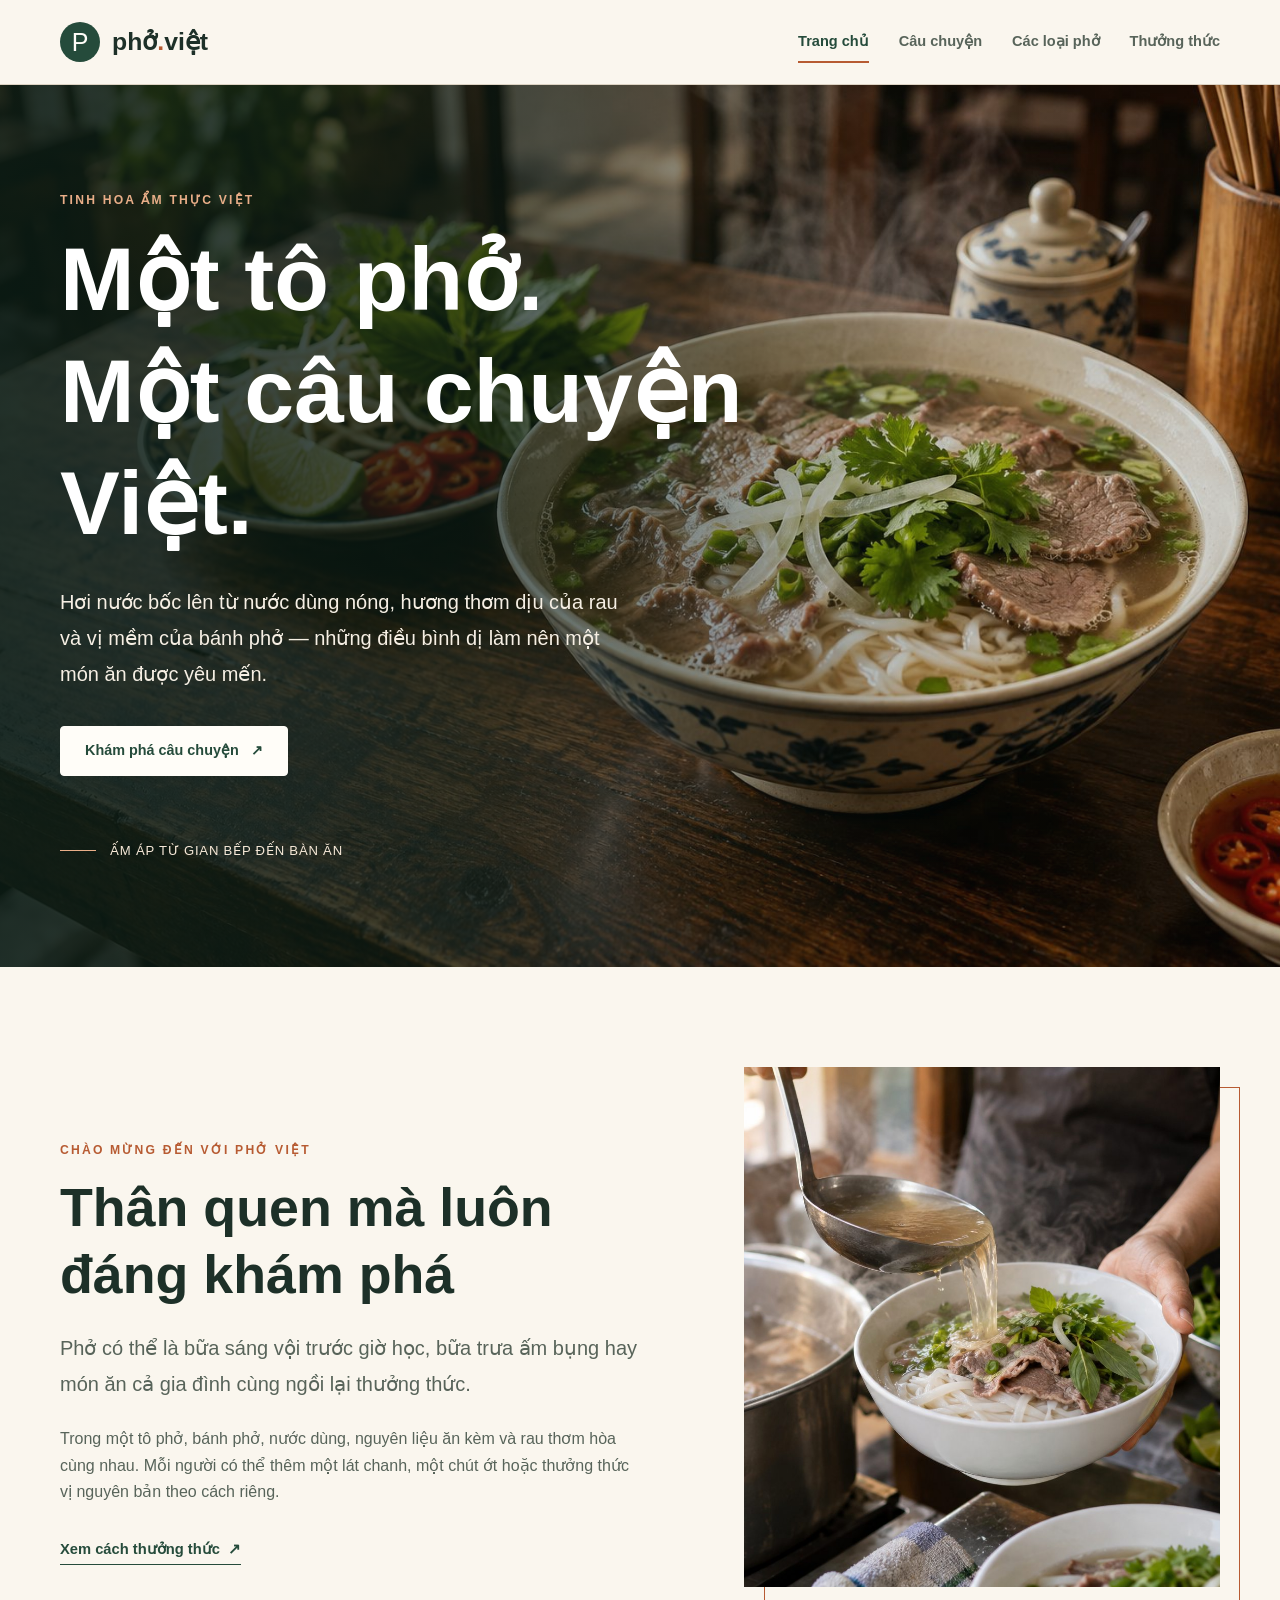
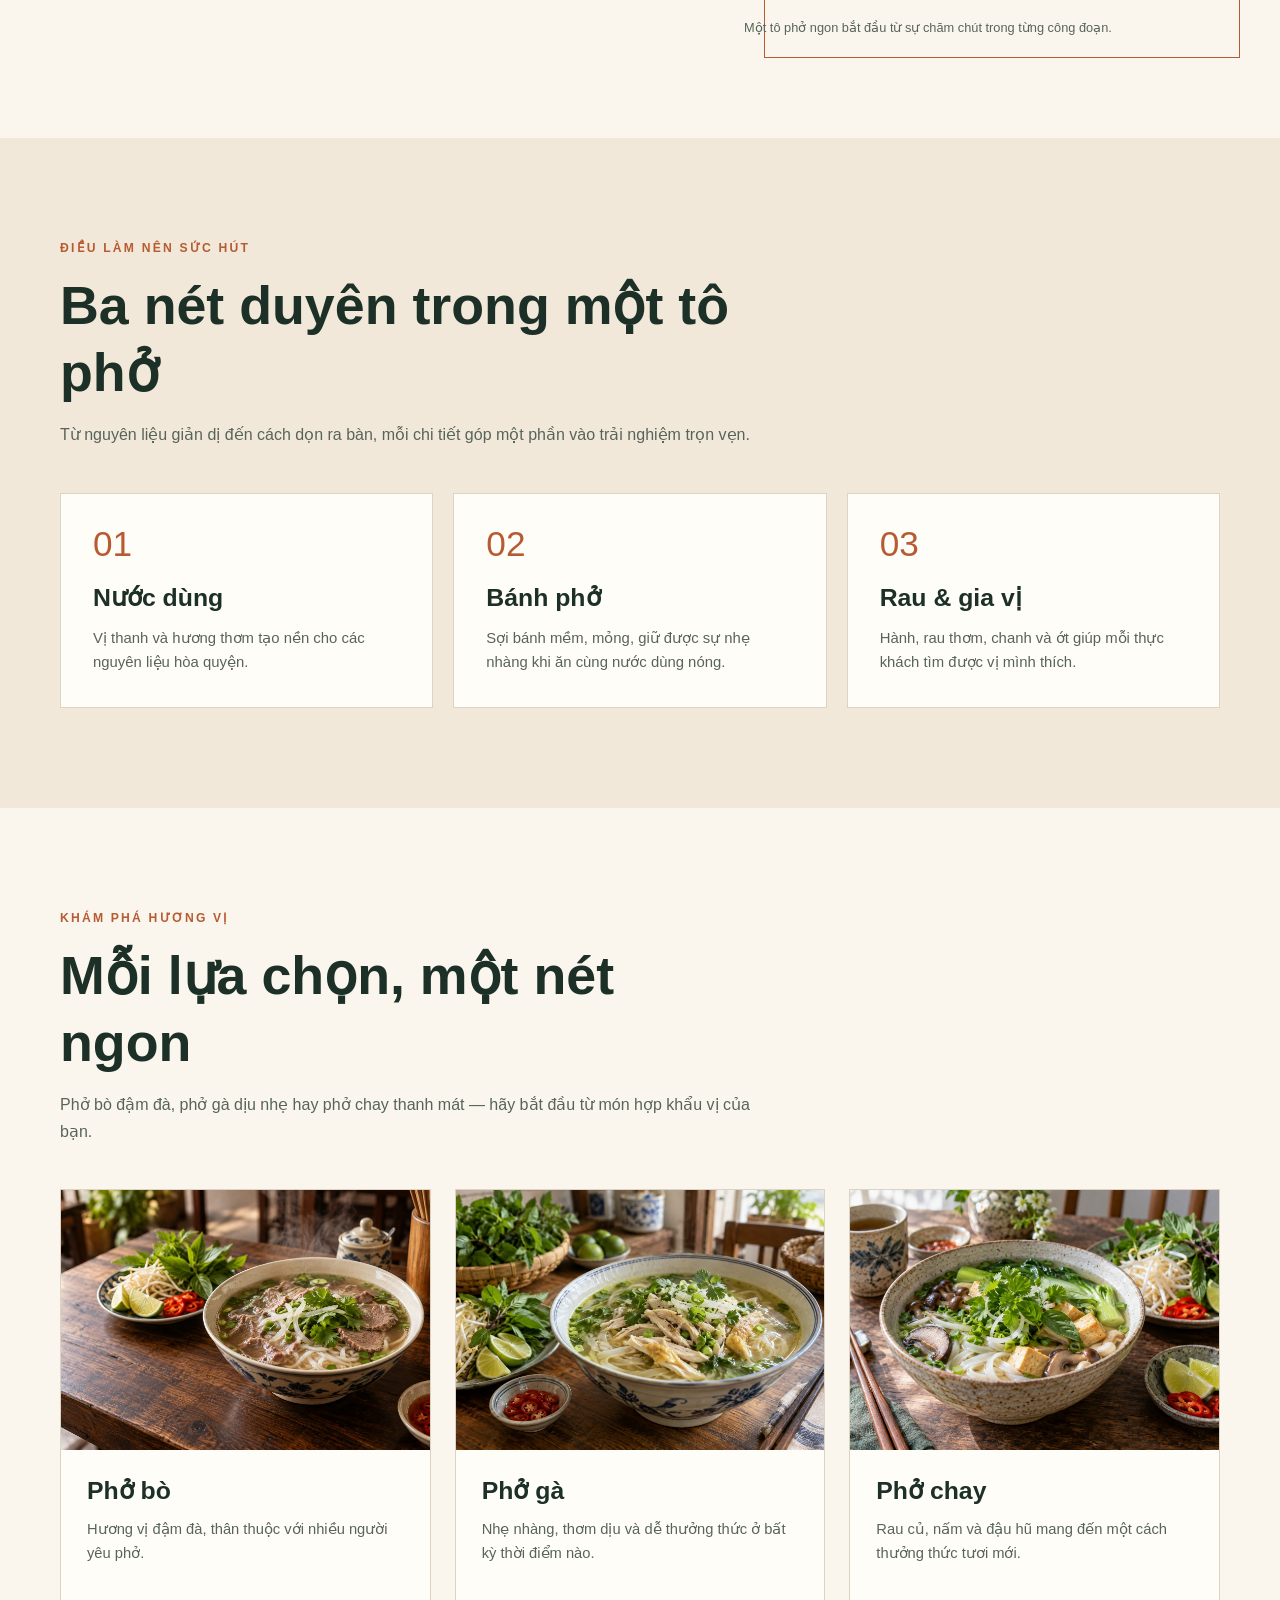
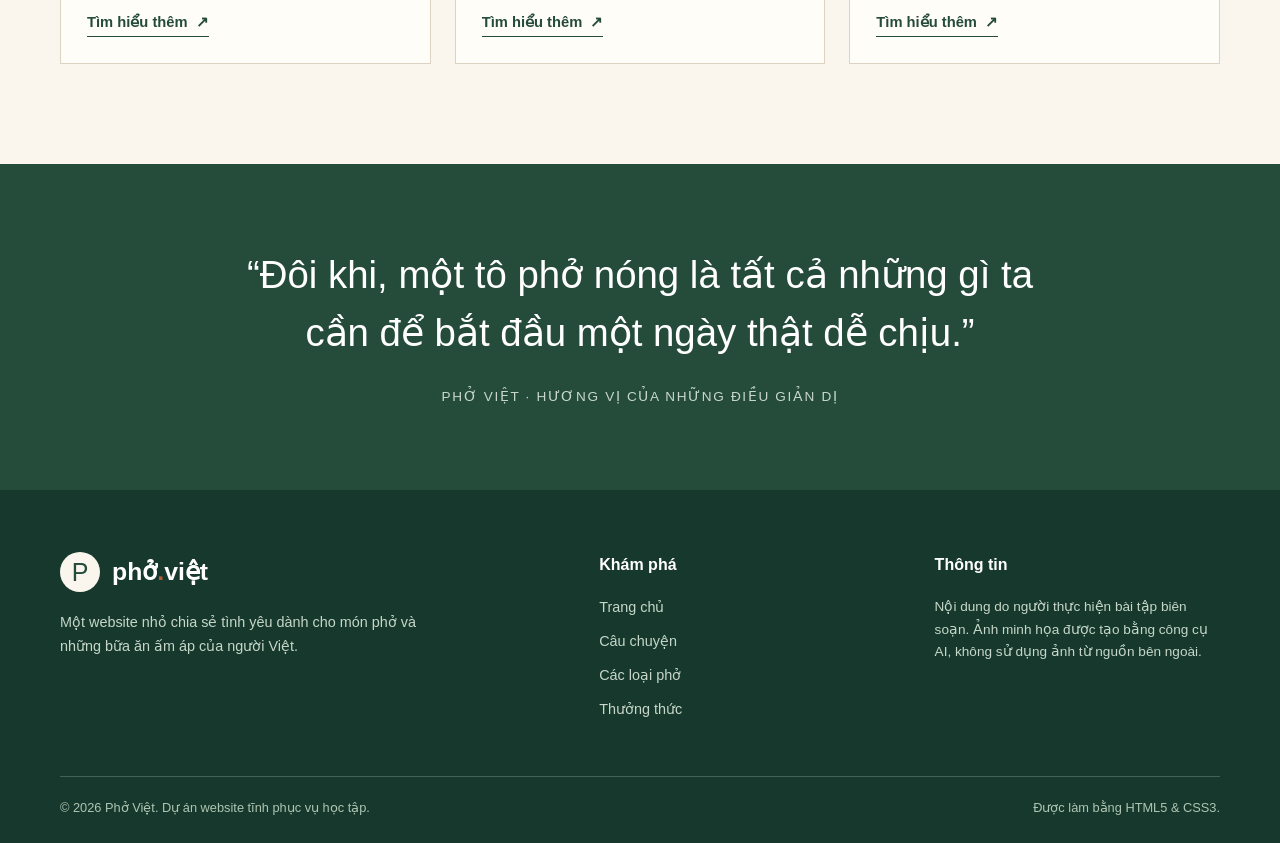
==== phoViet/index.html @ 232b922f "Rename website folder to phoViet and deploy with Actions" ====
﻿<!doctype html>
<html lang="vi">
<head>
  <meta charset="utf-8">
  <meta name="viewport" content="width=device-width, initial-scale=1">
  <meta name="description" content="Khám phá nét đẹp của phở Việt qua câu chuyện, những loại phở quen thuộc và cách thưởng thức trọn vị.">
  <title>Phở Việt — Hương vị trong từng tô</title>
  <link rel="stylesheet" href="css/style.css">
</head>
<body>
  <a class="skip-link" href="#noi-dung">Bỏ qua điều hướng</a>
  <header class="site-header">
    <div class="container header-inner">
      <a class="brand" href="index.html" aria-label="Phở Việt - Trang chủ"><span class="brand-symbol" aria-hidden="true">P</span><span class="brand-name">phở<span>.</span>việt</span></a>
      <nav class="site-nav" aria-label="Điều hướng chính">
        <a href="index.html" aria-current="page">Trang chủ</a>
        <a href="cau-chuyen.html">Câu chuyện</a>
        <a href="cac-loai-pho.html">Các loại phở</a>
        <a href="thuong-thuc.html">Thưởng thức</a>
      </nav>
    </div>
  </header>

  <main id="noi-dung">
    <section class="home-hero" aria-labelledby="hero-title">
      <div class="container home-hero-content">
        <p class="eyebrow">Tinh hoa ẩm thực Việt</p>
        <h1 id="hero-title">Một tô phở.<br>Một câu chuyện Việt.</h1>
        <p class="lead">Hơi nước bốc lên từ nước dùng nóng, hương thơm dịu của rau và vị mềm của bánh phở — những điều bình dị làm nên một món ăn được yêu mến.</p>
        <a class="button button-light" href="cau-chuyen.html">Khám phá câu chuyện <span aria-hidden="true">↗</span></a>
        <div class="hero-note">Ấm áp từ gian bếp đến bàn ăn</div>
      </div>
    </section>

    <section class="section" aria-labelledby="intro-title">
      <div class="container intro-grid">
        <div class="intro-copy">
          <p class="eyebrow">Chào mừng đến với Phở Việt</p>
          <h2 id="intro-title">Thân quen mà luôn đáng khám phá</h2>
          <p class="lead">Phở có thể là bữa sáng vội trước giờ học, bữa trưa ấm bụng hay món ăn cả gia đình cùng ngồi lại thưởng thức.</p>
          <p>Trong một tô phở, bánh phở, nước dùng, nguyên liệu ăn kèm và rau thơm hòa cùng nhau. Mỗi người có thể thêm một lát chanh, một chút ớt hoặc thưởng thức vị nguyên bản theo cách riêng.</p>
          <a class="text-link" href="thuong-thuc.html">Xem cách thưởng thức <span aria-hidden="true">↗</span></a>
        </div>
        <figure class="framed-photo">
          <img src="images/chan-nuoc-dung.jpg" alt="Nước dùng nóng được chan vào tô phở" loading="lazy" width="1536" height="1024">
          <figcaption>Một tô phở ngon bắt đầu từ sự chăm chút trong từng công đoạn.</figcaption>
        </figure>
      </div>
    </section>

    <section class="section warm-section" aria-labelledby="essence-title">
      <div class="container">
        <div class="section-header">
          <p class="eyebrow">Điều làm nên sức hút</p>
          <h2 id="essence-title">Ba nét duyên trong một tô phở</h2>
          <p>Từ nguyên liệu giản dị đến cách dọn ra bàn, mỗi chi tiết góp một phần vào trải nghiệm trọn vẹn.</p>
        </div>
        <div class="feature-grid">
          <article class="feature-card"><span class="feature-number">01</span><h3>Nước dùng</h3><p>Vị thanh và hương thơm tạo nền cho các nguyên liệu hòa quyện.</p></article>
          <article class="feature-card"><span class="feature-number">02</span><h3>Bánh phở</h3><p>Sợi bánh mềm, mỏng, giữ được sự nhẹ nhàng khi ăn cùng nước dùng nóng.</p></article>
          <article class="feature-card"><span class="feature-number">03</span><h3>Rau & gia vị</h3><p>Hành, rau thơm, chanh và ớt giúp mỗi thực khách tìm được vị mình thích.</p></article>
        </div>
      </div>
    </section>

    <section class="section" aria-labelledby="varieties-title">
      <div class="container">
        <div class="section-header">
          <p class="eyebrow">Khám phá hương vị</p>
          <h2 id="varieties-title">Mỗi lựa chọn, một nét ngon</h2>
          <p>Phở bò đậm đà, phở gà dịu nhẹ hay phở chay thanh mát — hãy bắt đầu từ món hợp khẩu vị của bạn.</p>
        </div>
        <div class="card-grid">
          <article class="image-card"><img src="images/pho-bo.jpg" alt="Tô phở bò với thịt bò, hành và rau thơm" loading="lazy" width="1536" height="1024"><div class="image-card-content"><h3>Phở bò</h3><p>Hương vị đậm đà, thân thuộc với nhiều người yêu phở.</p><a class="text-link" href="cac-loai-pho.html#pho-bo">Tìm hiểu thêm <span aria-hidden="true">↗</span></a></div></article>
          <article class="image-card"><img src="images/pho-ga.jpg" alt="Tô phở gà với thịt gà và nước dùng vàng trong" loading="lazy" width="1536" height="1024"><div class="image-card-content"><h3>Phở gà</h3><p>Nhẹ nhàng, thơm dịu và dễ thưởng thức ở bất kỳ thời điểm nào.</p><a class="text-link" href="cac-loai-pho.html#pho-ga">Tìm hiểu thêm <span aria-hidden="true">↗</span></a></div></article>
          <article class="image-card"><img src="images/pho-chay.jpg" alt="Tô phở chay với nấm, đậu hũ và rau xanh" loading="lazy" width="1536" height="1024"><div class="image-card-content"><h3>Phở chay</h3><p>Rau củ, nấm và đậu hũ mang đến một cách thưởng thức tươi mới.</p><a class="text-link" href="cac-loai-pho.html#pho-chay">Tìm hiểu thêm <span aria-hidden="true">↗</span></a></div></article>
        </div>
      </div>
    </section>

    <section class="quote-band" aria-label="Lời nhắn về phở"><div class="container"><blockquote>“Đôi khi, một tô phở nóng là tất cả những gì ta cần để bắt đầu một ngày thật dễ chịu.”</blockquote><p>Phở Việt · Hương vị của những điều giản dị</p></div></section>
  </main>

  <footer class="site-footer">
    <div class="container">
      <div class="footer-grid">
        <div><a class="brand" href="index.html" aria-label="Phở Việt - Trang chủ"><span class="brand-symbol" aria-hidden="true">P</span><span class="brand-name">phở<span>.</span>việt</span></a><p class="footer-about">Một website nhỏ chia sẻ tình yêu dành cho món phở và những bữa ăn ấm áp của người Việt.</p></div>
        <div><p class="footer-heading">Khám phá</p><nav class="footer-links" aria-label="Điều hướng chân trang"><a href="index.html">Trang chủ</a><a href="cau-chuyen.html">Câu chuyện</a><a href="cac-loai-pho.html">Các loại phở</a><a href="thuong-thuc.html">Thưởng thức</a></nav></div>
        <div><p class="footer-heading">Thông tin</p><p class="footer-small">Nội dung do người thực hiện bài tập biên soạn. Ảnh minh họa được tạo bằng công cụ AI, không sử dụng ảnh từ nguồn bên ngoài.</p></div>
      </div>
      <div class="footer-bottom"><p>© 2026 Phở Việt. Dự án website tĩnh phục vụ học tập.</p><p>Được làm bằng HTML5 & CSS3.</p></div>
    </div>
  </footer>
</body>
</html>
---- phoViet/css/style.css ----
﻿:root {
  --paper: #faf6ee;
  --paper-deep: #f1e8d9;
  --white: #fffdf8;
  --ink: #1d3028;
  --muted: #58645a;
  --green: #254b3b;
  --green-deep: #17392d;
  --orange: #b75b32;
  --line: #ddd3c3;
  --display: Arial, Helvetica, sans-serif;
  --sans: Arial, Helvetica, sans-serif;
}

* { box-sizing: border-box; }
html { scroll-behavior: smooth; }
body { margin: 0; background: var(--paper); color: var(--ink); font-family: var(--sans); line-height: 1.65; }
img { display: block; max-width: 100%; }
a { color: inherit; }
button, a { -webkit-tap-highlight-color: transparent; }
:focus-visible { outline: 3px solid var(--orange); outline-offset: 4px; }
.skip-link { position: absolute; z-index: 100; top: -100px; left: 16px; padding: 10px 16px; background: var(--white); }
.skip-link:focus { top: 12px; }
.container { width: min(1160px, calc(100% - 48px)); margin-inline: auto; }
.narrow { width: min(760px, calc(100% - 48px)); margin-inline: auto; }
.eyebrow { margin: 0 0 14px; color: var(--orange); font-size: .76rem; font-weight: 700; letter-spacing: .18em; text-transform: uppercase; }
h1, h2, h3, p { margin-top: 0; }
h1, h2, h3 { font-family: var(--display); line-height: 1.25; letter-spacing: 0; }
h1 { font-size: clamp(3.3rem, 7vw, 6.4rem); }
h2 { font-size: clamp(2.2rem, 4.2vw, 3.65rem); }
h3 { font-size: 1.55rem; }
.lead { font-size: clamp(1.06rem, 1.7vw, 1.25rem); color: var(--muted); line-height: 1.8; }
.section { padding-block: 100px; }
.section-header { max-width: 700px; margin-bottom: 44px; }
.section-header h2 { margin-bottom: 16px; }
.section-header p:last-child { color: var(--muted); }

.site-header { position: relative; z-index: 10; background: var(--paper); border-bottom: 1px solid var(--line); }
.header-inner { min-height: 84px; display: flex; align-items: center; justify-content: space-between; gap: 24px; }
.brand { display: inline-flex; align-items: center; gap: 12px; text-decoration: none; flex-shrink: 0; }
.brand-symbol { display: grid; place-items: center; width: 40px; height: 40px; background: var(--green); border-radius: 50%; color: var(--white); font-family: var(--display); font-size: 25px; line-height: 1; }
.brand-name { font-family: var(--display); font-size: 1.55rem; font-weight: 700; }
.brand-name span { color: var(--orange); }
.site-nav { display: flex; flex-wrap: wrap; align-items: center; justify-content: flex-end; gap: 8px 30px; }
.site-nav a { padding: 8px 0; color: var(--muted); text-decoration: none; font-size: .91rem; font-weight: 700; white-space: nowrap; border-bottom: 2px solid transparent; }
.site-nav a:hover, .site-nav a[aria-current="page"] { color: var(--green); border-bottom-color: var(--orange); }

.button { display: inline-flex; justify-content: center; align-items: center; gap: 12px; min-height: 50px; padding: 12px 24px; border: 1px solid var(--green); border-radius: 4px; background: var(--green); color: white; text-decoration: none; font-size: .9rem; font-weight: 700; transition: background .2s, transform .2s; }
.button:hover { background: var(--green-deep); transform: translateY(-2px); }
.button-light { background: var(--white); border-color: var(--white); color: var(--green); }
.button-light:hover { background: var(--paper-deep); }
.text-link { display: inline-flex; align-items: center; gap: 8px; color: var(--green); text-decoration: none; font-size: .92rem; font-weight: 700; border-bottom: 1px solid currentColor; padding-bottom: 2px; }
.text-link:hover { color: var(--orange); }

.home-hero { min-height: 680px; display: flex; align-items: center; position: relative; isolation: isolate; background: #233628 url('../images/pho-bo.jpg') center 55% / cover no-repeat; color: white; }
.home-hero::before { content: ''; position: absolute; z-index: -1; inset: 0; background: linear-gradient(90deg, rgba(10, 27, 20, .9) 0%, rgba(10, 27, 20, .73) 35%, rgba(10, 27, 20, .16) 75%); }
.home-hero-content { padding-block: 105px; }
.home-hero h1 { max-width: 690px; margin-bottom: 24px; }
.home-hero .eyebrow { color: #e9ae88; }
.home-hero .lead { max-width: 560px; margin-bottom: 34px; color: #f6efe4; }
.hero-note { margin-top: 64px; display: flex; align-items: center; gap: 14px; color: #f7e9d8; font-size: .82rem; letter-spacing: .06em; text-transform: uppercase; }
.hero-note::before { content: ''; width: 36px; height: 1px; background: #e9ae88; }

.intro-grid { display: grid; grid-template-columns: 1.1fr .9fr; align-items: center; gap: clamp(45px, 8vw, 120px); }
.intro-copy h2 { margin-bottom: 22px; }
.intro-copy .lead { margin-bottom: 24px; }
.intro-copy p:not(.eyebrow):not(.lead) { color: var(--muted); }
.intro-copy .text-link { margin-top: 16px; }
.framed-photo { position: relative; margin: 0; }
.framed-photo::after { content: ''; position: absolute; inset: 20px -20px -20px 20px; border: 1px solid var(--orange); z-index: -1; }
.framed-photo img { width: 100%; height: 520px; object-fit: cover; }
.framed-photo figcaption { margin-top: 30px; color: var(--muted); font-size: .8rem; }

.warm-section { background: var(--paper-deep); }
.feature-grid { display: grid; grid-template-columns: repeat(3, 1fr); gap: 20px; }
.feature-card { padding: 32px; background: var(--white); border: 1px solid var(--line); }
.feature-number { display: inline-block; margin-bottom: 22px; color: var(--orange); font-family: var(--display); font-size: 2.2rem; line-height: 1; }
.feature-card h3 { margin-bottom: 12px; }
.feature-card p { margin-bottom: 0; color: var(--muted); font-size: .93rem; }
.card-grid { display: grid; grid-template-columns: repeat(3, 1fr); gap: 24px; }
.image-card { overflow: hidden; background: var(--white); border: 1px solid var(--line); }
.image-card img { width: 100%; height: 260px; object-fit: cover; transition: transform .35s; }
.image-card:hover img { transform: scale(1.04); }
.image-card-content { padding: 26px; }
.image-card h3 { margin-bottom: 10px; }
.image-card p { min-height: 74px; margin-bottom: 18px; color: var(--muted); font-size: .92rem; }
.section-cta { margin-top: 35px; }

.quote-band { padding-block: 82px; background: var(--green); color: white; text-align: center; }
.quote-band blockquote { max-width: 850px; margin: 0 auto; font-family: var(--display); font-size: clamp(1.6rem, 3vw, 2.6rem); line-height: 1.5; }
.quote-band p { margin: 24px 0 0; color: #c7d8cb; font-size: .85rem; letter-spacing: .12em; text-transform: uppercase; }

.page-hero { padding-block: 98px 82px; background: var(--paper-deep); }
.page-hero h1 { max-width: 850px; margin-bottom: 22px; }
.page-hero .lead { max-width: 720px; margin-bottom: 0; }
.page-hero.compact { padding-block: 80px 70px; }
.page-hero.compact h1 { font-size: clamp(3.1rem, 6vw, 5.2rem); }
.story-grid { display: grid; grid-template-columns: 1fr 1fr; gap: clamp(40px, 7vw, 100px); align-items: center; }
.story-grid img { width: 100%; height: 520px; object-fit: cover; }
.story-grid h2 { margin-bottom: 22px; }
.story-grid p:not(.eyebrow) { color: var(--muted); }
.story-grid.reverse > :first-child { order: 2; }
.story-grid.reverse > :last-child { order: 1; }
.detail-list { display: grid; grid-template-columns: repeat(3, 1fr); gap: 24px; }
.detail-item { border-top: 2px solid var(--orange); padding-top: 24px; }
.detail-item h3 { margin-bottom: 12px; }
.detail-item p { color: var(--muted); }

.variety-grid { display: grid; grid-template-columns: repeat(3, 1fr); gap: 24px; }
.variety-card { background: var(--white); border: 1px solid var(--line); }
.variety-card img { width: 100%; height: 300px; object-fit: cover; }
.variety-card-body { padding: 28px; }
.variety-card .eyebrow { margin-bottom: 10px; }
.variety-card h2 { font-size: 2.15rem; margin-bottom: 16px; }
.variety-card p:last-child { color: var(--muted); margin-bottom: 0; }
.note-box { padding: 28px 34px; background: #e4ebdf; border-left: 4px solid var(--green); color: var(--green-deep); }
.note-box p:last-child { margin-bottom: 0; }

.step-list { display: grid; gap: 0; counter-reset: step; }
.step { display: grid; grid-template-columns: 100px 1fr; gap: 28px; padding: 28px 0; border-bottom: 1px solid var(--line); }
.step:first-child { border-top: 1px solid var(--line); }
.step-number { color: var(--orange); font-family: var(--display); font-size: 3.3rem; line-height: 1; }
.step h2 { font-size: 2rem; margin-bottom: 12px; }
.step p { max-width: 690px; color: var(--muted); margin-bottom: 0; }
.tips-grid { display: grid; grid-template-columns: 1fr 1fr; gap: 24px; }
.tip-card { padding: 32px; background: var(--white); border: 1px solid var(--line); }
.tip-card h3 { margin-bottom: 12px; }
.tip-card p { margin-bottom: 0; color: var(--muted); }

.callout { padding-block: 72px; background: var(--orange); color: white; }
.callout-inner { display: flex; align-items: center; justify-content: space-between; gap: 30px; }
.callout h2 { max-width: 720px; margin: 0; font-size: clamp(2rem, 4vw, 3.3rem); }
.site-footer { padding: 62px 0 24px; background: var(--green-deep); color: #edf3eb; }
.footer-grid { display: grid; grid-template-columns: 1.2fr .7fr .7fr; gap: 50px; }
.site-footer .brand { color: white; }
.site-footer .brand-symbol { background: var(--paper); color: var(--green); }
.footer-about { max-width: 360px; margin-top: 18px; color: #c6d7c9; font-size: .9rem; }
.footer-heading { margin: 0 0 18px; color: white; font-weight: 700; }
.footer-links { display: grid; gap: 10px; }
.footer-links a { color: #c6d7c9; text-decoration: none; font-size: .9rem; }
.footer-links a:hover { color: white; text-decoration: underline; }
.footer-small { color: #c6d7c9; font-size: .85rem; }
.footer-bottom { display: flex; justify-content: space-between; gap: 16px; margin-top: 55px; padding-top: 20px; border-top: 1px solid #446253; color: #aec5b3; font-size: .8rem; }
.footer-bottom p { margin: 0; }

@media (max-width: 900px) {
  .header-inner { flex-direction: column; align-items: flex-start; padding-block: 16px; gap: 10px; }
  .site-nav { justify-content: flex-start; gap: 4px 22px; }
  .intro-grid, .story-grid { gap: 42px; }
  .feature-grid, .card-grid, .variety-grid { grid-template-columns: repeat(2, 1fr); }
  .card-grid > :last-child, .variety-grid > :last-child { grid-column: span 2; }
  .card-grid > :last-child img, .variety-grid > :last-child img { height: 300px; }
}

@media (max-width: 650px) {
  .container, .narrow { width: min(100% - 32px, 1160px); }
  .header-inner { align-items: center; }
  .site-nav { justify-content: center; gap: 2px 16px; }
  .site-nav a { font-size: .79rem; }
  .section { padding-block: 65px; }
  .home-hero { min-height: 620px; background-position: 64% center; }
  .home-hero::before { background: linear-gradient(90deg, rgba(10,27,20,.89), rgba(10,27,20,.52)); }
  .home-hero-content { padding-block: 75px; }
  .home-hero h1 { font-size: clamp(3.05rem, 13vw, 4.5rem); }
  .hero-note { margin-top: 45px; }
  .intro-grid, .story-grid, .feature-grid, .card-grid, .variety-grid, .detail-list, .tips-grid, .footer-grid { grid-template-columns: 1fr; }
  .card-grid > :last-child, .variety-grid > :last-child { grid-column: auto; }
  .framed-photo { margin-right: 16px; }
  .framed-photo::after { inset: 12px -12px -12px 12px; }
  .framed-photo img, .story-grid img { height: 350px; }
  .story-grid.reverse > :first-child, .story-grid.reverse > :last-child { order: initial; }
  .page-hero, .page-hero.compact { padding-block: 65px 58px; }
  .page-hero h1 { font-size: clamp(3rem, 12vw, 4.5rem); }
  .variety-card img, .card-grid > :last-child img, .variety-grid > :last-child img { height: 260px; }
  .step { grid-template-columns: 55px 1fr; gap: 12px; }
  .step-number { font-size: 2.4rem; }
  .step h2 { font-size: 1.6rem; }
  .callout-inner { align-items: flex-start; flex-direction: column; }
  .footer-grid { gap: 28px; }
  .footer-bottom { flex-direction: column; }
}

@media (prefers-reduced-motion: reduce) {
  html { scroll-behavior: auto; }
  *, *::before, *::after { transition-duration: .01ms !important; animation-duration: .01ms !important; }
}
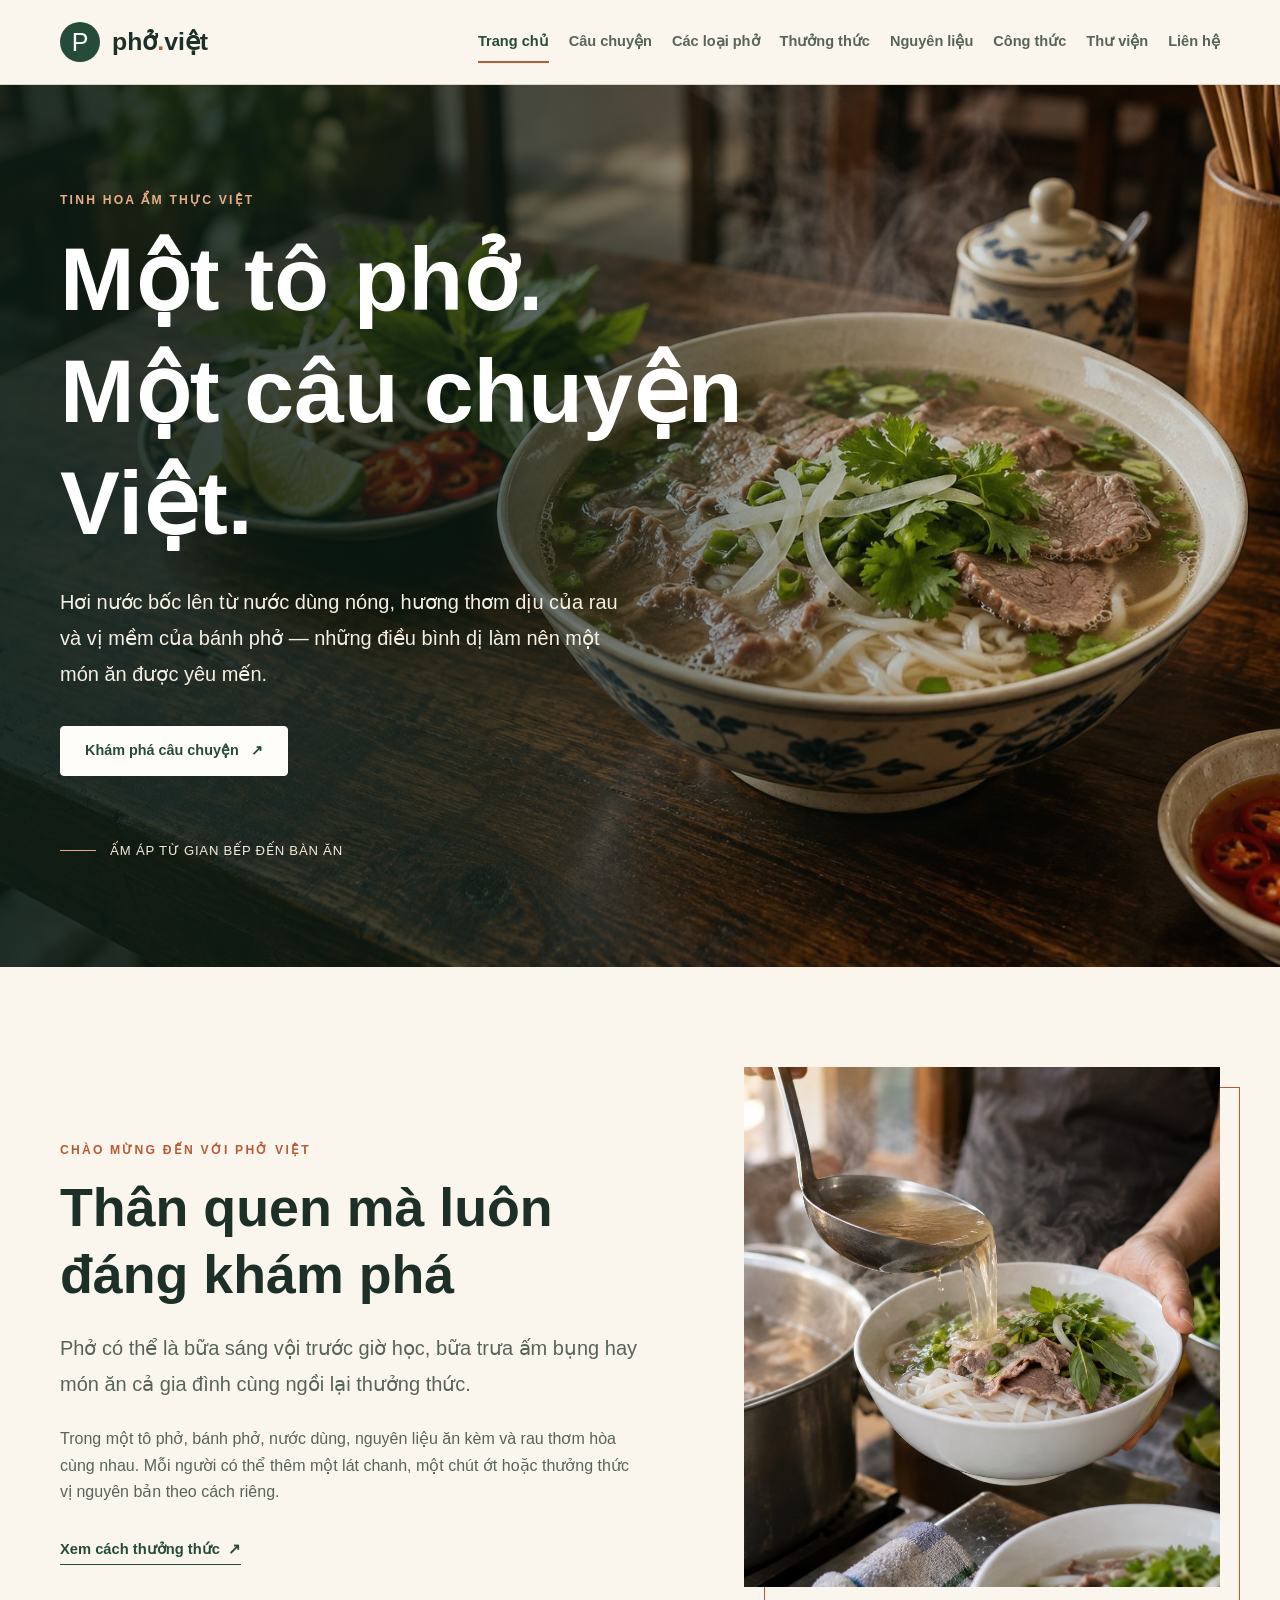
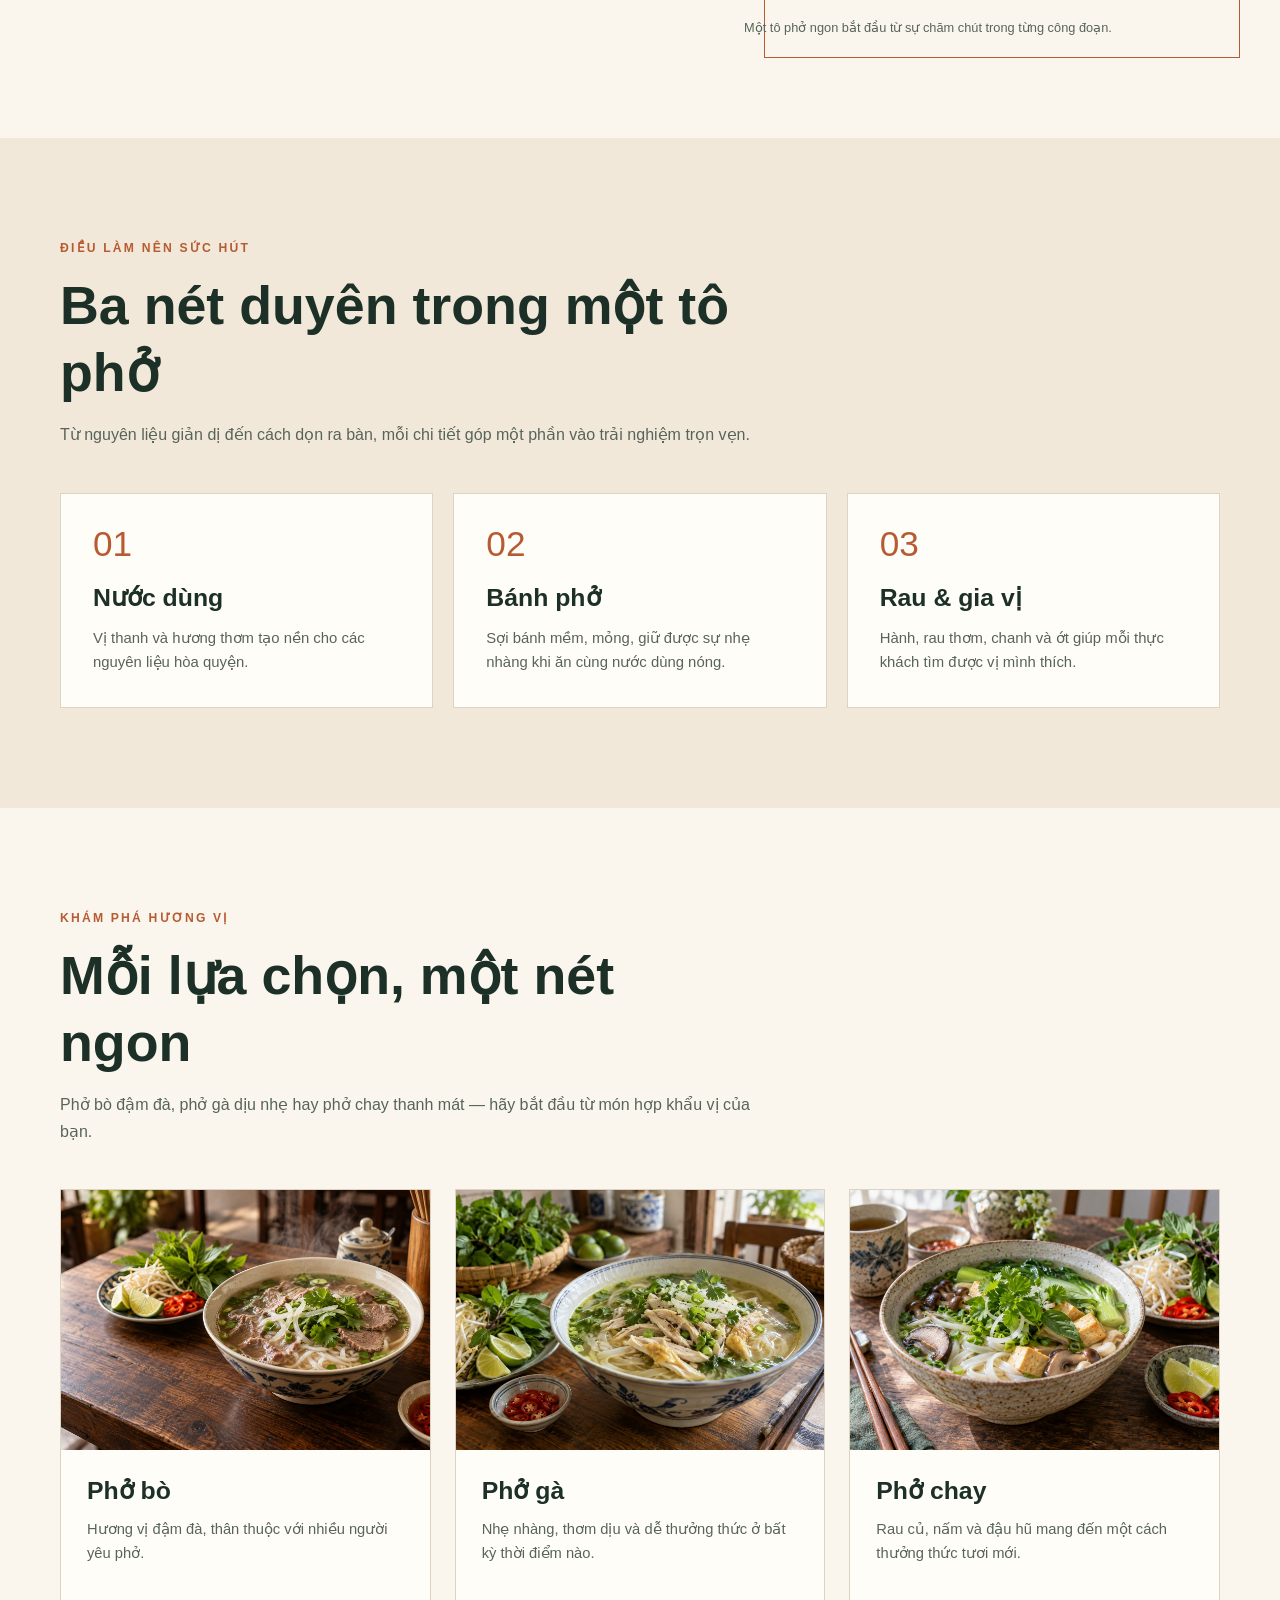
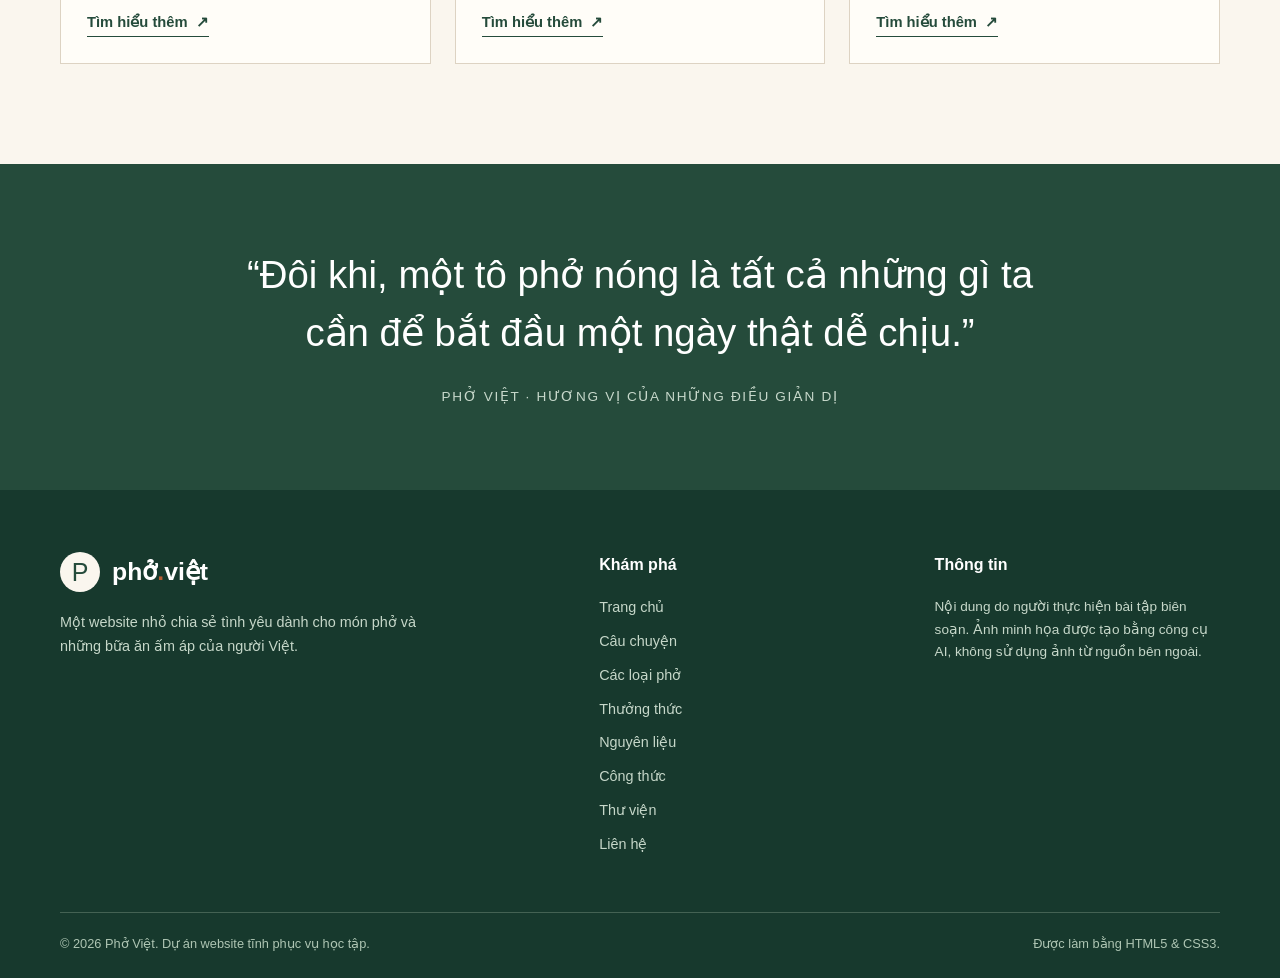
==== commit 96f6562e: "Expand Pho Viet website to eight responsive pages" ====
--- a/phoViet/index.html
+++ b/phoViet/index.html
@@ -17,6 +17,10 @@
         <a href="cau-chuyen.html">Câu chuyện</a>
         <a href="cac-loai-pho.html">Các loại phở</a>
         <a href="thuong-thuc.html">Thưởng thức</a>
+        <a href="nguyen-lieu.html">Nguyên liệu</a>
+        <a href="cong-thuc.html">Công thức</a>
+        <a href="thu-vien.html">Thư viện</a>
+        <a href="lien-he.html">Liên hệ</a>
       </nav>
     </div>
   </header>
@@ -85,7 +89,7 @@
     <div class="container">
       <div class="footer-grid">
         <div><a class="brand" href="index.html" aria-label="Phở Việt - Trang chủ"><span class="brand-symbol" aria-hidden="true">P</span><span class="brand-name">phở<span>.</span>việt</span></a><p class="footer-about">Một website nhỏ chia sẻ tình yêu dành cho món phở và những bữa ăn ấm áp của người Việt.</p></div>
-        <div><p class="footer-heading">Khám phá</p><nav class="footer-links" aria-label="Điều hướng chân trang"><a href="index.html">Trang chủ</a><a href="cau-chuyen.html">Câu chuyện</a><a href="cac-loai-pho.html">Các loại phở</a><a href="thuong-thuc.html">Thưởng thức</a></nav></div>
+        <div><p class="footer-heading">Khám phá</p><nav class="footer-links" aria-label="Điều hướng chân trang"><a href="index.html">Trang chủ</a><a href="cau-chuyen.html">Câu chuyện</a><a href="cac-loai-pho.html">Các loại phở</a><a href="thuong-thuc.html">Thưởng thức</a><a href="nguyen-lieu.html">Nguyên liệu</a><a href="cong-thuc.html">Công thức</a><a href="thu-vien.html">Thư viện</a><a href="lien-he.html">Liên hệ</a></nav></div>
         <div><p class="footer-heading">Thông tin</p><p class="footer-small">Nội dung do người thực hiện bài tập biên soạn. Ảnh minh họa được tạo bằng công cụ AI, không sử dụng ảnh từ nguồn bên ngoài.</p></div>
       </div>
       <div class="footer-bottom"><p>© 2026 Phở Việt. Dự án website tĩnh phục vụ học tập.</p><p>Được làm bằng HTML5 & CSS3.</p></div>
--- a/phoViet/css/style.css
+++ b/phoViet/css/style.css
@@ -41,7 +41,7 @@
 .brand-symbol { display: grid; place-items: center; width: 40px; height: 40px; background: var(--green); border-radius: 50%; color: var(--white); font-family: var(--display); font-size: 25px; line-height: 1; }
 .brand-name { font-family: var(--display); font-size: 1.55rem; font-weight: 700; }
 .brand-name span { color: var(--orange); }
-.site-nav { display: flex; flex-wrap: wrap; align-items: center; justify-content: flex-end; gap: 8px 30px; }
+.site-nav { display: flex; flex-wrap: wrap; align-items: center; justify-content: flex-end; gap: 8px 20px; }
 .site-nav a { padding: 8px 0; color: var(--muted); text-decoration: none; font-size: .91rem; font-weight: 700; white-space: nowrap; border-bottom: 2px solid transparent; }
 .site-nav a:hover, .site-nav a[aria-current="page"] { color: var(--green); border-bottom-color: var(--orange); }
 
@@ -127,6 +127,44 @@
 .tip-card h3 { margin-bottom: 12px; }
 .tip-card p { margin-bottom: 0; color: var(--muted); }
 
+.ingredient-grid { display: grid; grid-template-columns: repeat(4, 1fr); gap: 22px; }
+.ingredient-card { padding: 28px; background: var(--white); border: 1px solid var(--line); }
+.ingredient-icon { display: grid; place-items: center; width: 52px; height: 52px; margin-bottom: 20px; border-radius: 50%; background: var(--paper-deep); color: var(--orange); font-size: 1.65rem; }
+.ingredient-card h3 { margin-bottom: 10px; }
+.ingredient-card p { margin-bottom: 0; color: var(--muted); font-size: .92rem; }
+.recipe-layout { display: grid; grid-template-columns: minmax(260px, .72fr) 1.28fr; gap: clamp(38px, 7vw, 90px); align-items: start; }
+.recipe-aside { position: sticky; top: 28px; padding: 30px; background: var(--green); color: white; }
+.recipe-aside h2 { font-size: 1.75rem; }
+.recipe-aside ul { padding-left: 20px; margin-bottom: 0; color: #d8e5da; }
+.recipe-aside li + li { margin-top: 8px; }
+.recipe-steps { display: grid; gap: 26px; }
+.recipe-step { display: grid; grid-template-columns: 56px 1fr; gap: 20px; }
+.recipe-step span { display: grid; place-items: center; width: 48px; height: 48px; border: 1px solid var(--orange); border-radius: 50%; color: var(--orange); font-weight: 700; }
+.recipe-step h3 { margin-bottom: 8px; }
+.recipe-step p { margin-bottom: 0; color: var(--muted); }
+.gallery-grid { display: grid; grid-template-columns: repeat(12, 1fr); gap: 18px; }
+.gallery-item { grid-column: span 4; margin: 0; overflow: hidden; background: var(--white); border: 1px solid var(--line); }
+.gallery-item.wide { grid-column: span 8; }
+.gallery-item img { width: 100%; height: 320px; object-fit: cover; transition: transform .35s; }
+.gallery-item.wide img { height: 390px; }
+.gallery-item:hover img { transform: scale(1.03); }
+.gallery-item figcaption { padding: 16px 18px; color: var(--muted); font-size: .86rem; }
+.contact-grid { display: grid; grid-template-columns: .8fr 1.2fr; gap: clamp(42px, 8vw, 100px); align-items: start; }
+.contact-list { display: grid; gap: 20px; margin-top: 30px; }
+.contact-item { padding-top: 18px; border-top: 1px solid var(--line); }
+.contact-item strong { display: block; margin-bottom: 4px; color: var(--green); }
+.contact-item p, .contact-item a { margin: 0; color: var(--muted); }
+.contact-form { display: grid; grid-template-columns: 1fr 1fr; gap: 20px; padding: 34px; background: var(--white); border: 1px solid var(--line); }
+.form-field { display: grid; gap: 7px; }
+.form-field.full { grid-column: 1 / -1; }
+.form-field label { font-size: .88rem; font-weight: 700; }
+.form-field input, .form-field select, .form-field textarea { width: 100%; padding: 13px 14px; border: 1px solid #bfb5a7; border-radius: 2px; background: #fffefa; color: var(--ink); font: inherit; }
+.form-field textarea { min-height: 150px; resize: vertical; }
+.form-field input:focus, .form-field select:focus, .form-field textarea:focus { outline: 2px solid var(--orange); outline-offset: 1px; border-color: var(--orange); }
+.form-note { grid-column: 1 / -1; margin: 0; color: var(--muted); font-size: .8rem; }
+.source-list { padding-left: 20px; color: var(--muted); }
+.source-list li + li { margin-top: 10px; }
+
 .callout { padding-block: 72px; background: var(--orange); color: white; }
 .callout-inner { display: flex; align-items: center; justify-content: space-between; gap: 30px; }
 .callout h2 { max-width: 720px; margin: 0; font-size: clamp(2rem, 4vw, 3.3rem); }
@@ -148,6 +186,9 @@
   .site-nav { justify-content: flex-start; gap: 4px 22px; }
   .intro-grid, .story-grid { gap: 42px; }
   .feature-grid, .card-grid, .variety-grid { grid-template-columns: repeat(2, 1fr); }
+  .ingredient-grid { grid-template-columns: repeat(2, 1fr); }
+  .gallery-item { grid-column: span 6; }
+  .gallery-item.wide { grid-column: span 12; }
   .card-grid > :last-child, .variety-grid > :last-child { grid-column: span 2; }
   .card-grid > :last-child img, .variety-grid > :last-child img { height: 300px; }
 }
@@ -155,15 +196,15 @@
 @media (max-width: 650px) {
   .container, .narrow { width: min(100% - 32px, 1160px); }
   .header-inner { align-items: center; }
-  .site-nav { justify-content: center; gap: 2px 16px; }
-  .site-nav a { font-size: .79rem; }
+  .site-nav { width: 100%; display: grid; grid-template-columns: repeat(2, minmax(0, 1fr)); gap: 3px 10px; }
+  .site-nav a { padding: 7px 4px; font-size: .79rem; text-align: center; white-space: normal; }
   .section { padding-block: 65px; }
   .home-hero { min-height: 620px; background-position: 64% center; }
   .home-hero::before { background: linear-gradient(90deg, rgba(10,27,20,.89), rgba(10,27,20,.52)); }
   .home-hero-content { padding-block: 75px; }
   .home-hero h1 { font-size: clamp(3.05rem, 13vw, 4.5rem); }
   .hero-note { margin-top: 45px; }
-  .intro-grid, .story-grid, .feature-grid, .card-grid, .variety-grid, .detail-list, .tips-grid, .footer-grid { grid-template-columns: 1fr; }
+  .intro-grid, .story-grid, .feature-grid, .card-grid, .variety-grid, .detail-list, .tips-grid, .footer-grid, .ingredient-grid, .recipe-layout, .contact-grid { grid-template-columns: 1fr; }
   .card-grid > :last-child, .variety-grid > :last-child { grid-column: auto; }
   .framed-photo { margin-right: 16px; }
   .framed-photo::after { inset: 12px -12px -12px 12px; }
@@ -175,6 +216,13 @@
   .step { grid-template-columns: 55px 1fr; gap: 12px; }
   .step-number { font-size: 2.4rem; }
   .step h2 { font-size: 1.6rem; }
+  .recipe-aside { position: static; }
+  .recipe-step { grid-template-columns: 44px 1fr; gap: 13px; }
+  .recipe-step span { width: 40px; height: 40px; }
+  .gallery-item, .gallery-item.wide { grid-column: span 12; }
+  .gallery-item img, .gallery-item.wide img { height: 280px; }
+  .contact-form { grid-template-columns: 1fr; padding: 24px; }
+  .form-field.full, .form-note { grid-column: auto; }
   .callout-inner { align-items: flex-start; flex-direction: column; }
   .footer-grid { gap: 28px; }
   .footer-bottom { flex-direction: column; }
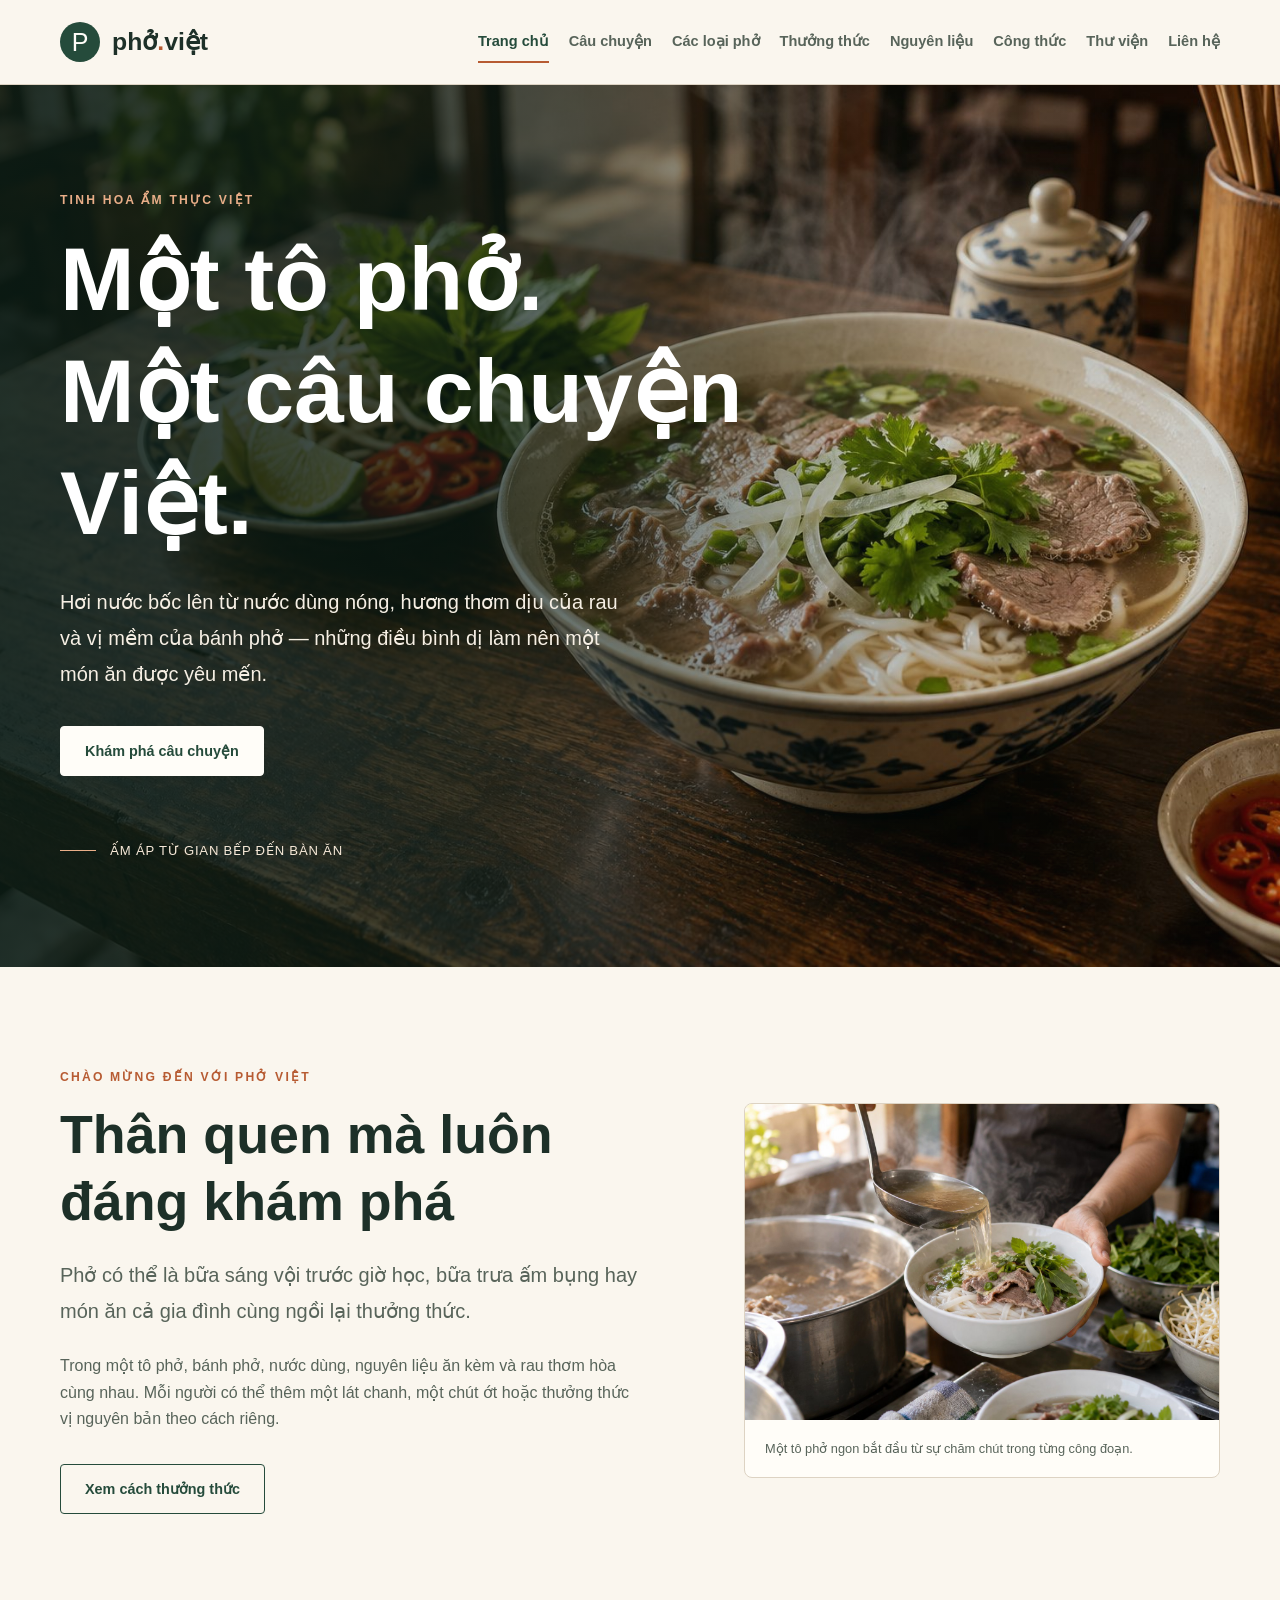
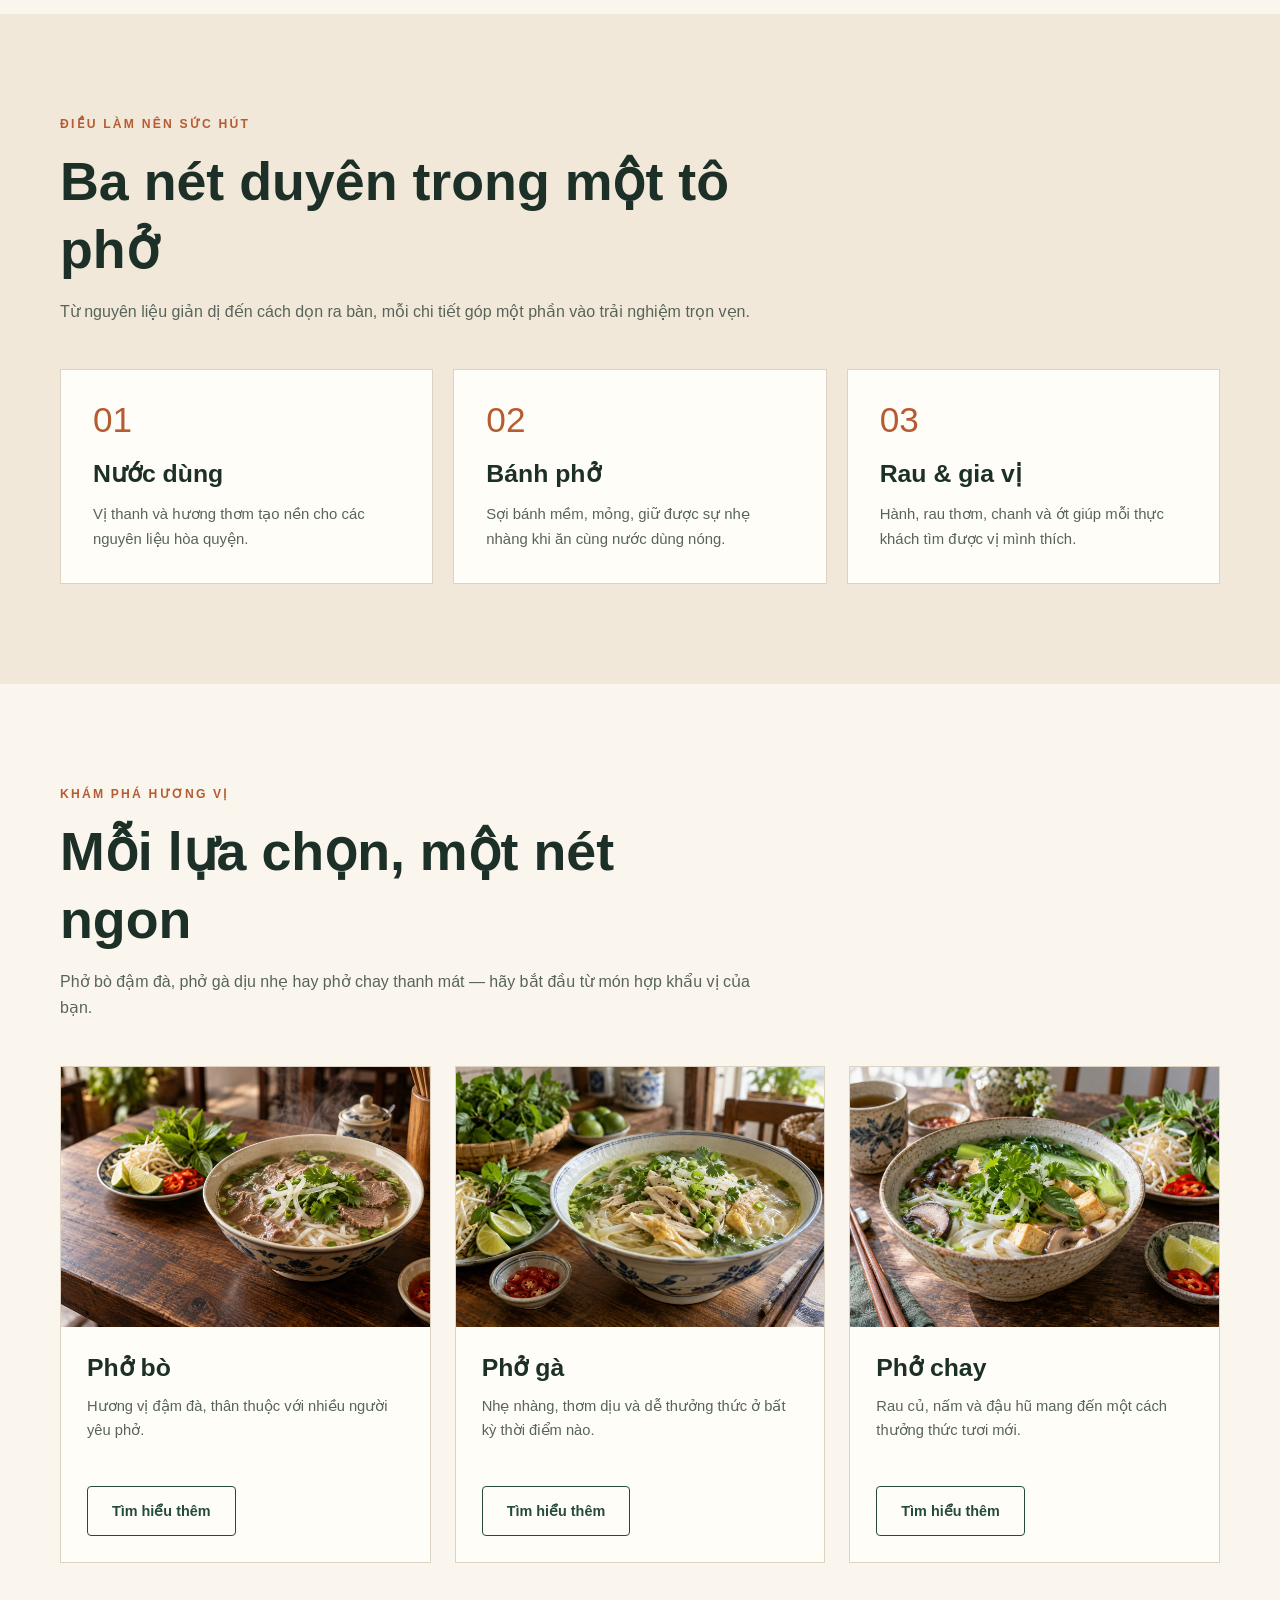
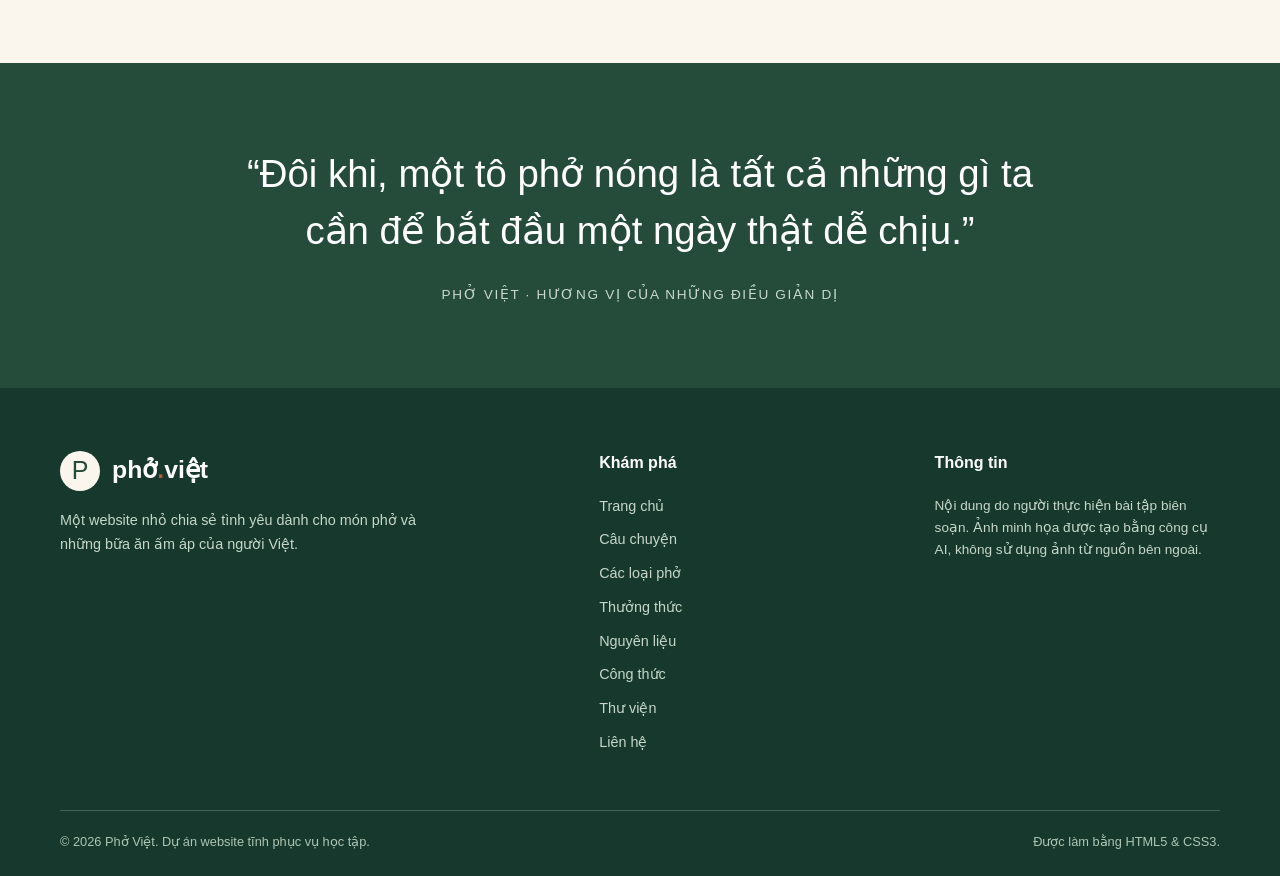
==== commit 06188da7: "Fix photo layout and style links as buttons" ====
--- a/phoViet/index.html
+++ b/phoViet/index.html
@@ -31,7 +31,7 @@
         <p class="eyebrow">Tinh hoa ẩm thực Việt</p>
         <h1 id="hero-title">Một tô phở.<br>Một câu chuyện Việt.</h1>
         <p class="lead">Hơi nước bốc lên từ nước dùng nóng, hương thơm dịu của rau và vị mềm của bánh phở — những điều bình dị làm nên một món ăn được yêu mến.</p>
-        <a class="button button-light" href="cau-chuyen.html">Khám phá câu chuyện <span aria-hidden="true">↗</span></a>
+        <a class="button button-light" href="cau-chuyen.html">Khám phá câu chuyện</a>
         <div class="hero-note">Ấm áp từ gian bếp đến bàn ăn</div>
       </div>
     </section>
@@ -43,7 +43,7 @@
           <h2 id="intro-title">Thân quen mà luôn đáng khám phá</h2>
           <p class="lead">Phở có thể là bữa sáng vội trước giờ học, bữa trưa ấm bụng hay món ăn cả gia đình cùng ngồi lại thưởng thức.</p>
           <p>Trong một tô phở, bánh phở, nước dùng, nguyên liệu ăn kèm và rau thơm hòa cùng nhau. Mỗi người có thể thêm một lát chanh, một chút ớt hoặc thưởng thức vị nguyên bản theo cách riêng.</p>
-          <a class="text-link" href="thuong-thuc.html">Xem cách thưởng thức <span aria-hidden="true">↗</span></a>
+          <a class="button button-outline" href="thuong-thuc.html">Xem cách thưởng thức</a>
         </div>
         <figure class="framed-photo">
           <img src="images/chan-nuoc-dung.jpg" alt="Nước dùng nóng được chan vào tô phở" loading="lazy" width="1536" height="1024">
@@ -75,9 +75,9 @@
           <p>Phở bò đậm đà, phở gà dịu nhẹ hay phở chay thanh mát — hãy bắt đầu từ món hợp khẩu vị của bạn.</p>
         </div>
         <div class="card-grid">
-          <article class="image-card"><img src="images/pho-bo.jpg" alt="Tô phở bò với thịt bò, hành và rau thơm" loading="lazy" width="1536" height="1024"><div class="image-card-content"><h3>Phở bò</h3><p>Hương vị đậm đà, thân thuộc với nhiều người yêu phở.</p><a class="text-link" href="cac-loai-pho.html#pho-bo">Tìm hiểu thêm <span aria-hidden="true">↗</span></a></div></article>
-          <article class="image-card"><img src="images/pho-ga.jpg" alt="Tô phở gà với thịt gà và nước dùng vàng trong" loading="lazy" width="1536" height="1024"><div class="image-card-content"><h3>Phở gà</h3><p>Nhẹ nhàng, thơm dịu và dễ thưởng thức ở bất kỳ thời điểm nào.</p><a class="text-link" href="cac-loai-pho.html#pho-ga">Tìm hiểu thêm <span aria-hidden="true">↗</span></a></div></article>
-          <article class="image-card"><img src="images/pho-chay.jpg" alt="Tô phở chay với nấm, đậu hũ và rau xanh" loading="lazy" width="1536" height="1024"><div class="image-card-content"><h3>Phở chay</h3><p>Rau củ, nấm và đậu hũ mang đến một cách thưởng thức tươi mới.</p><a class="text-link" href="cac-loai-pho.html#pho-chay">Tìm hiểu thêm <span aria-hidden="true">↗</span></a></div></article>
+          <article class="image-card"><img src="images/pho-bo.jpg" alt="Tô phở bò với thịt bò, hành và rau thơm" loading="lazy" width="1536" height="1024"><div class="image-card-content"><h3>Phở bò</h3><p>Hương vị đậm đà, thân thuộc với nhiều người yêu phở.</p><a class="button button-outline" href="cac-loai-pho.html#pho-bo">Tìm hiểu thêm</a></div></article>
+          <article class="image-card"><img src="images/pho-ga.jpg" alt="Tô phở gà với thịt gà và nước dùng vàng trong" loading="lazy" width="1536" height="1024"><div class="image-card-content"><h3>Phở gà</h3><p>Nhẹ nhàng, thơm dịu và dễ thưởng thức ở bất kỳ thời điểm nào.</p><a class="button button-outline" href="cac-loai-pho.html#pho-ga">Tìm hiểu thêm</a></div></article>
+          <article class="image-card"><img src="images/pho-chay.jpg" alt="Tô phở chay với nấm, đậu hũ và rau xanh" loading="lazy" width="1536" height="1024"><div class="image-card-content"><h3>Phở chay</h3><p>Rau củ, nấm và đậu hũ mang đến một cách thưởng thức tươi mới.</p><a class="button button-outline" href="cac-loai-pho.html#pho-chay">Tìm hiểu thêm</a></div></article>
         </div>
       </div>
     </section>
--- a/phoViet/css/style.css
+++ b/phoViet/css/style.css
@@ -45,12 +45,12 @@
 .site-nav a { padding: 8px 0; color: var(--muted); text-decoration: none; font-size: .91rem; font-weight: 700; white-space: nowrap; border-bottom: 2px solid transparent; }
 .site-nav a:hover, .site-nav a[aria-current="page"] { color: var(--green); border-bottom-color: var(--orange); }
 
-.button { display: inline-flex; justify-content: center; align-items: center; gap: 12px; min-height: 50px; padding: 12px 24px; border: 1px solid var(--green); border-radius: 4px; background: var(--green); color: white; text-decoration: none; font-size: .9rem; font-weight: 700; transition: background .2s, transform .2s; }
+.button { display: inline-flex; justify-content: center; align-items: center; max-width: 100%; min-height: 50px; padding: 12px 24px; border: 1px solid var(--green); border-radius: 4px; background: var(--green); color: white; text-align: center; text-decoration: none; font-size: .9rem; font-weight: 700; line-height: 1.4; transition: background .2s, color .2s, transform .2s; }
 .button:hover { background: var(--green-deep); transform: translateY(-2px); }
 .button-light { background: var(--white); border-color: var(--white); color: var(--green); }
 .button-light:hover { background: var(--paper-deep); }
-.text-link { display: inline-flex; align-items: center; gap: 8px; color: var(--green); text-decoration: none; font-size: .92rem; font-weight: 700; border-bottom: 1px solid currentColor; padding-bottom: 2px; }
-.text-link:hover { color: var(--orange); }
+.button-outline { background: transparent; color: var(--green); }
+.button-outline:hover { color: white; }
 
 .home-hero { min-height: 680px; display: flex; align-items: center; position: relative; isolation: isolate; background: #233628 url('../images/pho-bo.jpg') center 55% / cover no-repeat; color: white; }
 .home-hero::before { content: ''; position: absolute; z-index: -1; inset: 0; background: linear-gradient(90deg, rgba(10, 27, 20, .9) 0%, rgba(10, 27, 20, .73) 35%, rgba(10, 27, 20, .16) 75%); }
@@ -61,15 +61,14 @@
 .hero-note { margin-top: 64px; display: flex; align-items: center; gap: 14px; color: #f7e9d8; font-size: .82rem; letter-spacing: .06em; text-transform: uppercase; }
 .hero-note::before { content: ''; width: 36px; height: 1px; background: #e9ae88; }
 
-.intro-grid { display: grid; grid-template-columns: 1.1fr .9fr; align-items: center; gap: clamp(45px, 8vw, 120px); }
+.intro-grid { display: grid; grid-template-columns: minmax(0, 1.1fr) minmax(0, .9fr); align-items: center; gap: clamp(45px, 8vw, 120px); }
 .intro-copy h2 { margin-bottom: 22px; }
 .intro-copy .lead { margin-bottom: 24px; }
 .intro-copy p:not(.eyebrow):not(.lead) { color: var(--muted); }
-.intro-copy .text-link { margin-top: 16px; }
-.framed-photo { position: relative; margin: 0; }
-.framed-photo::after { content: ''; position: absolute; inset: 20px -20px -20px 20px; border: 1px solid var(--orange); z-index: -1; }
-.framed-photo img { width: 100%; height: 520px; object-fit: cover; }
-.framed-photo figcaption { margin-top: 30px; color: var(--muted); font-size: .8rem; }
+.intro-copy .button { margin-top: 16px; }
+.framed-photo { min-width: 0; margin: 0; overflow: hidden; background: var(--white); border: 1px solid var(--line); border-radius: 8px; }
+.framed-photo img { width: 100%; height: auto; }
+.framed-photo figcaption { padding: 18px 20px; color: var(--muted); font-size: .8rem; }
 
 .warm-section { background: var(--paper-deep); }
 .feature-grid { display: grid; grid-template-columns: repeat(3, 1fr); gap: 20px; }
@@ -206,9 +205,7 @@
   .hero-note { margin-top: 45px; }
   .intro-grid, .story-grid, .feature-grid, .card-grid, .variety-grid, .detail-list, .tips-grid, .footer-grid, .ingredient-grid, .recipe-layout, .contact-grid { grid-template-columns: 1fr; }
   .card-grid > :last-child, .variety-grid > :last-child { grid-column: auto; }
-  .framed-photo { margin-right: 16px; }
-  .framed-photo::after { inset: 12px -12px -12px 12px; }
-  .framed-photo img, .story-grid img { height: 350px; }
+  .story-grid img { height: 350px; }
   .story-grid.reverse > :first-child, .story-grid.reverse > :last-child { order: initial; }
   .page-hero, .page-hero.compact { padding-block: 65px 58px; }
   .page-hero h1 { font-size: clamp(3rem, 12vw, 4.5rem); }
